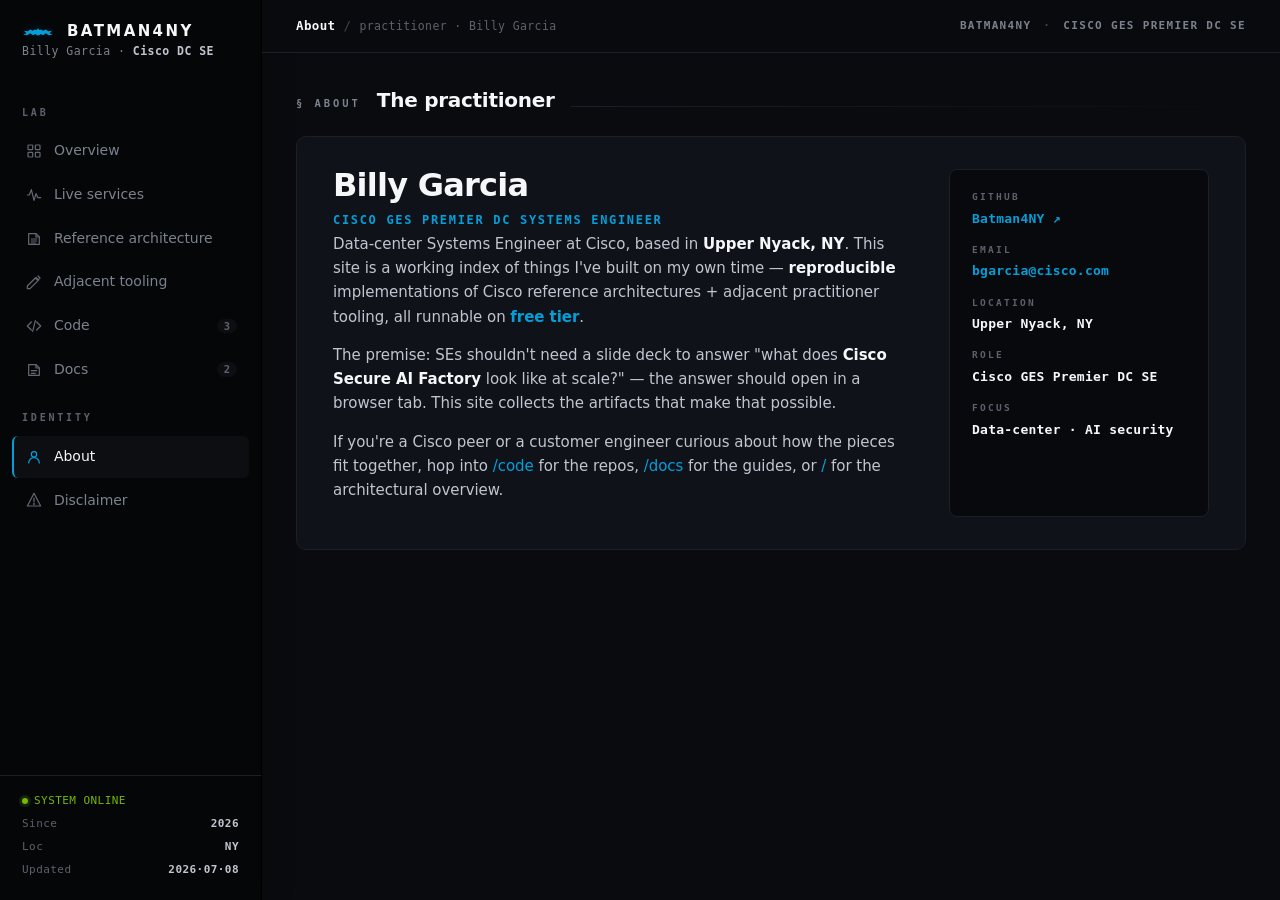
==== about/index.html @ 287d708e "Multi-page split: each nav is its own dedicated page Split the single landing into 8 real pages so e" ====
<!doctype html>
<html lang="en">
<head>
<meta charset="utf-8">
<meta name="viewport" content="width=device-width,initial-scale=1">
<meta name="color-scheme" content="dark">
<title>Batman4NY · About — Billy Garcia</title>
<meta name="description" content="Billy Garcia — Cisco GES Premier DC Systems Engineer, based in Upper Nyack, NY.">
<link rel="stylesheet" href="/assets/console.css">
<style>
  .about-card{
    background: var(--paper);
    border: 1px solid var(--rule);
    border-radius: 10px;
    padding: 32px 36px;
    display:grid;grid-template-columns:1fr 260px;gap:40px;
  }
  @media(max-width:720px){.about-card{grid-template-columns:1fr;padding:24px}}
  .about-bio .name{
    display:block;font-size: 32px;font-weight: 800;color: var(--ink);letter-spacing: -.024em;line-height: 1.05;
    margin-bottom: 6px;
  }
  .about-bio .role{
    font-family: "JetBrains Mono", ui-monospace, monospace;
    font-size:12px;color:var(--cyan);letter-spacing:.14em;text-transform:uppercase;font-weight:700;
    margin-bottom: 24px;
  }
  .about-bio p{font-size:15px;line-height:1.62;color:var(--ink-2);margin:0 0 14px;max-width:64ch}
  .about-bio p b{color:var(--ink);font-weight:600}
  .about-bio p .cy{color:var(--cyan)}

  .about-contact{
    background: var(--paper-lo);border: 1px solid var(--rule);border-radius: 8px;
    padding: 20px 22px;
    font-family: "JetBrains Mono", ui-monospace, monospace;
    font-size:12px;color:var(--ink-3);letter-spacing:.02em;
  }
  .about-contact .k{
    font-size:9.5px;letter-spacing:.24em;text-transform:uppercase;color:var(--muted);font-weight:700;
    margin-bottom:4px;
  }
  .about-contact .v{
    font-size:13px;color:var(--ink);font-weight:600;margin-bottom:14px;
  }
  .about-contact .v a{color:var(--cyan);font-weight:600}
  .about-contact .v a:hover{color:var(--cyan-hi)}
  .about-contact .v:last-child{margin-bottom:0}
</style>
</head>
<body>

<svg width="0" height="0" style="position:absolute" aria-hidden="true"><defs>
  <symbol id="bat" viewBox="0 0 100 32">
    <path fill="currentColor" d="M50 4 L46 10 L40 8 L34 12 L26 8 L18 14 L6 12 L14 20 L4 24 L16 26 L26 20 L34 26 L42 22 L48 28 L50 24 L52 28 L58 22 L66 26 L74 20 L84 26 L96 24 L86 20 L94 12 L82 14 L74 8 L66 12 L60 8 L54 10 Z"/>
  </symbol>
  <symbol id="i-grid" viewBox="0 0 24 24" fill="none" stroke="currentColor" stroke-width="1.8" stroke-linecap="round" stroke-linejoin="round"><rect x="3" y="3" width="7" height="7" rx="1"/><rect x="14" y="3" width="7" height="7" rx="1"/><rect x="3" y="14" width="7" height="7" rx="1"/><rect x="14" y="14" width="7" height="7" rx="1"/></symbol>
  <symbol id="i-signal" viewBox="0 0 24 24" fill="none" stroke="currentColor" stroke-width="1.8" stroke-linecap="round" stroke-linejoin="round"><path d="M2 12h3l3-8 4 16 3-10 3 6h4"/></symbol>
  <symbol id="i-book" viewBox="0 0 24 24" fill="none" stroke="currentColor" stroke-width="1.8" stroke-linecap="round" stroke-linejoin="round"><path d="M4 4h11l5 5v11H4z"/><path d="M15 4v5h5"/><line x1="8" y1="12" x2="16" y2="12"/><line x1="8" y1="15" x2="16" y2="15"/><line x1="8" y1="18" x2="14" y2="18"/></symbol>
  <symbol id="i-tools" viewBox="0 0 24 24" fill="none" stroke="currentColor" stroke-width="1.8" stroke-linecap="round" stroke-linejoin="round"><path d="M14 6l4 4L6 22H2v-4z"/><path d="M15 5l4 4"/><path d="M18 3l3 3-2 2"/></symbol>
  <symbol id="i-code" viewBox="0 0 24 24" fill="none" stroke="currentColor" stroke-width="1.8" stroke-linecap="round" stroke-linejoin="round">
    <path d="m8 6-6 6 6 6"/><path d="m16 6 6 6-6 6"/><path d="m14 4-4 16"/>
  </symbol>
  <symbol id="i-docs" viewBox="0 0 24 24" fill="none" stroke="currentColor" stroke-width="1.8" stroke-linecap="round" stroke-linejoin="round">
    <path d="M4 4h11l5 5v11H4z"/><path d="M15 4v5h5"/><path d="M8 13h8M8 17h6"/>
  </symbol>
  <symbol id="i-user" viewBox="0 0 24 24" fill="none" stroke="currentColor" stroke-width="1.8" stroke-linecap="round" stroke-linejoin="round">
    <circle cx="12" cy="8" r="4"/><path d="M4 21a8 8 0 0 1 16 0"/>
  </symbol>
  <symbol id="i-warn" viewBox="0 0 24 24" fill="none" stroke="currentColor" stroke-width="1.8" stroke-linecap="round" stroke-linejoin="round">
    <path d="M12 2 2 21h20z"/><path d="M12 9v6"/><circle cx="12" cy="18" r=".6" fill="currentColor"/>
  </symbol>
</defs></svg>

<div class="app">

  <aside class="side">
    <div class="brand">
      <a href="/">
        <span class="mark"><svg><use href="#bat"/></svg></span>
        <span class="wm">Batman4NY</span>
      </a>
    </div>
    <div class="brand-role">Billy Garcia · <b>Cisco DC SE</b></div>

        <nav class="nav">
      <div class="sec">Lab</div>
      <a class="navlink" href="/"><svg><use href="#i-grid"/></svg> Overview</a>
      <a class="navlink" href="/live/"><svg><use href="#i-signal"/></svg> Live services<span class="live"></span></a>
      <a class="navlink" href="/reference/"><svg><use href="#i-book"/></svg> Reference architecture</a>
      <a class="navlink" href="/adjacent/"><svg><use href="#i-tools"/></svg> Adjacent tooling</a>
      <a class="navlink " href="/code/"><svg><use href="#i-code"/></svg> Code<span class="cnt">3</span></a>
      <a class="navlink " href="/docs/"><svg><use href="#i-docs"/></svg> Docs<span class="cnt">2</span></a>
      <div class="sec">Identity</div>
      <a class="navlink active" href="/about/"><svg><use href="#i-user"/></svg> About</a>
      <a class="navlink " href="/disclaimer/"><svg><use href="#i-warn"/></svg> Disclaimer</a>
    </nav>

    <div class="foot">
      <div class="row"><span class="live-t"><span class="dot"></span>SYSTEM ONLINE</span></div>
      <div class="row"><span>Since</span><b>2026</b></div>
      <div class="row"><span>Loc</span><b>NY</b></div>
      <div class="row"><span>Updated</span><b>2026·07·08</b></div>
    </div>
  </aside>

  <main>
    <div class="topbar">
      <span class="crumb"><b>About</b><span class="sep">/</span><span class="path">practitioner · Billy Garcia</span></span>
      <span class="status">
        <span>Batman4NY</span>
        <span class="sep">·</span>
        <span>Cisco GES Premier DC SE</span>
      </span>
    </div>

    <div class="content">

      <section>
        <div class="sec-head">
          <span class="eyebrow m">§ About</span>
          <span class="t">The practitioner</span>
          <span class="r"></span>
        </div>

        <div class="about-card">
          <div class="about-bio">
            <span class="name">Billy Garcia</span>
            <span class="role">Cisco GES Premier DC Systems Engineer</span>

            <p>
              Data-center Systems Engineer at Cisco, based in <b>Upper Nyack, NY</b>. This site is a working index of things I've built on my own time — <b>reproducible</b> implementations of Cisco reference architectures + adjacent practitioner tooling, all runnable on <b class="cy">free tier</b>.
            </p>
            <p>
              The premise: SEs shouldn't need a slide deck to answer "what does <b>Cisco Secure AI Factory</b> look like at scale?" — the answer should open in a browser tab. This site collects the artifacts that make that possible.
            </p>
            <p>
              If you're a Cisco peer or a customer engineer curious about how the pieces fit together, hop into <a href="/code/">/code</a> for the repos, <a href="/docs/">/docs</a> for the guides, or <a href="/">/</a> for the architectural overview.
            </p>
          </div>

          <div class="about-contact">
            <div class="k">GitHub</div>
            <div class="v"><a href="https://github.com/Batman4NY">Batman4NY ↗</a></div>

            <div class="k">Email</div>
            <div class="v"><a href="mailto:bgarcia@cisco.com">bgarcia@cisco.com</a></div>

            <div class="k">Location</div>
            <div class="v">Upper Nyack, NY</div>

            <div class="k">Role</div>
            <div class="v">Cisco GES Premier DC SE</div>

            <div class="k">Focus</div>
            <div class="v">Data-center · AI security</div>
          </div>
        </div>
      </section>

    </div>
  </main>
</div>

</body>
</html>
---- assets/console.css ----
/* ── Batman4NY console — shared styles across all pages ─────────────── */
:root{
  --bg:         #0a0b0e;
  --side:       #050608;
  --side-2:     #0d0e12;
  --paper:      #10121a;
  --paper-hi:   #161822;
  --paper-lo:   #08090c;

  --rule:       #1c1e28;
  --rule-str:   #2a2d3a;

  --ink:        #f6f7f9;
  --ink-2:      #c0c5cf;
  --ink-3:      #7a828e;
  --muted:      #5c626d;
  --faint:      #40454e;

  --cyan:       #049fd9;
  --cyan-hi:    #22b8f0;
  --cyan-lo:    #0273a4;
  --cyan-tint:  #049fd91c;
  --cyan-glow:  #049fd930;

  --green:      #76b900;
  --green-hi:   #9adb2b;
  --green-lo:   #558600;
  --green-tint: #76b90018;
  --green-glow: #76b90028;

  --amber:      #d97706;
  --amber-tint: #d9770614;
  --amber-line: #d9770660;

  --danger:     #d9534f;
}

*{box-sizing:border-box}
html,body{background:var(--bg);color:var(--ink);height:100%}
body{
  margin:0;
  font-family: -apple-system, "Inter", "SF Pro Text", "Segoe UI Variable Text", "Segoe UI", system-ui, sans-serif;
  font-size: 15px;
  line-height: 1.55;
  letter-spacing: -0.003em;
  -webkit-font-smoothing: antialiased;
  text-rendering: optimizeLegibility;
  font-feature-settings: "kern" 1, "liga" 1, "tnum" 1, "ss01" 1;
}
::selection{background:#049fd960;color:var(--ink)}
a{color:var(--cyan);text-decoration:none;transition:color .16s ease}
a:hover{color:var(--cyan-hi)}
.mono{font-family: "JetBrains Mono", ui-monospace, "SF Mono", Menlo, Consolas, monospace}

/* ── shell ─────────────────────────────────────────────────────────── */
.app{display:flex;min-height:100vh}

/* ── sidebar ────────────────────────────────────────────────────────── */
.side{
  width:262px;flex-shrink:0;
  background: var(--side);
  color: var(--ink-2);
  border-right: 1px solid #000;
  display:flex;flex-direction:column;
  position:sticky;top:0;height:100vh;overflow-y:auto;
  box-shadow: inset -1px 0 0 #00000060, 3px 0 30px #00000030;
}
.brand{padding: 24px 22px 4px;display:flex;align-items:center;gap:13px}
.brand a{display:flex;align-items:center;gap:13px;color:var(--ink);text-decoration:none}
.brand .mark{
  width:32px;height:12px;color:var(--cyan);flex-shrink:0;
  filter: drop-shadow(0 0 6px var(--cyan-glow));
}
.brand .mark svg{display:block;width:100%;height:100%}
.brand .wm{
  font-size: 15px;font-weight: 800;letter-spacing: .16em;color: var(--ink);
  text-transform: uppercase;line-height: 1;
}
.brand-role{
  padding: 0 22px 18px;
  font-family: "JetBrains Mono", ui-monospace, monospace;
  font-size: 11.5px;color: var(--ink-3);letter-spacing: .04em;
}
.brand-role b{color:var(--ink-2);font-weight:600}

.nav{padding: 8px 12px;display:flex;flex-direction:column;gap:2px;flex:1}
.nav .sec{
  font-family: "JetBrains Mono", ui-monospace, monospace;
  font-size:10px;letter-spacing:.28em;text-transform:uppercase;
  color:var(--muted);padding:18px 10px 8px;font-weight:700;
}

/* Collapsible group using <details> */
.nav-group{margin: 0 0 4px}
.nav-group > summary{
  list-style: none;
  display:flex;align-items:center;gap:12px;
  padding: 10px 12px;border-radius: 6px;
  color: var(--muted);font-weight: 700;font-size: 10px;letter-spacing: .28em;
  text-transform: uppercase;cursor: pointer;transition: .14s;
  border-left: 2.5px solid transparent;
}
.nav-group > summary::-webkit-details-marker{display:none}
.nav-group > summary::marker{content:""}
.nav-group > summary::after{
  content: "";margin-left:auto;
  width: 0;height: 0;border-left: 4px solid currentColor; border-top: 3px solid transparent; border-bottom: 3px solid transparent;
  transition: transform .16s ease;
}
.nav-group[open] > summary::after{transform: rotate(90deg)}
.nav-group > summary:hover{color: var(--ink-3)}
.nav-group > .sub-links{
  padding: 4px 0 6px 12px;display:flex;flex-direction:column;gap:2px;
}
.nav-group .sub-link{
  display:flex;align-items:center;gap:10px;
  padding: 7px 12px;border-radius: 4px;
  color: var(--ink-3);font-weight: 400;font-size: 13px;
  border-left: 2px solid transparent;transition: .14s;
  text-decoration: none;letter-spacing:-.005em;
}
.nav-group .sub-link:hover{background: var(--side-2);color: var(--ink-2);text-decoration:none}
.nav-group .sub-link.active{color:var(--ink);border-left-color:var(--cyan);background:var(--side-2)}
.nav-group .sub-link .live{
  width:6px;height:6px;border-radius:50%;background:var(--green);
  box-shadow:0 0 0 2px var(--green-glow);
  margin-left:auto;flex-shrink:0;
  animation:pulse 2.6s ease-in-out infinite;
}

.navlink{
  display:flex;align-items:center;gap:12px;
  padding: 10px 12px;border-radius: 6px;
  color: var(--ink-3);font-weight: 500;font-size: 14px;
  border-left: 2.5px solid transparent;transition: .14s;
  text-decoration: none;
}
.navlink svg{width:16px;height:16px;flex-shrink:0;opacity:.8}
.navlink:hover{background: var(--side-2);color: var(--ink);text-decoration:none}
.navlink.active{
  background: var(--side-2);color: var(--ink);
  border-left-color: var(--cyan);
}
.navlink.active svg{color:var(--cyan);opacity:1}
.navlink .cnt{
  margin-left:auto;
  font-family: "JetBrains Mono", ui-monospace, monospace;
  font-size:10.5px;font-weight:700;color:var(--muted);
  padding: 2px 7px;background:var(--side-2);border-radius:10px;line-height:1;
}
.navlink.active .cnt{color:var(--cyan);background:var(--cyan-tint)}

@keyframes pulse{
  0%,100%{opacity:1}
  50%{opacity:.4}
}

.side .foot{
  padding: 16px 22px;
  border-top: 1px solid var(--rule);
  font-family: "JetBrains Mono", ui-monospace, monospace;
  font-size: 11px;color: var(--muted);letter-spacing: .04em;
}
.side .foot .row{display:flex;justify-content:space-between;align-items:baseline;margin-bottom:6px}
.side .foot .row b{color:var(--ink-2);font-weight:600}
.side .foot .dot{
  display:inline-block;width:6px;height:6px;border-radius:50%;background:var(--green);
  box-shadow:0 0 0 3px var(--green-glow);margin-right:6px;
  animation:pulse 2.6s ease-in-out infinite;
}
.side .foot .live-t{color:var(--green)}

/* ── main ─────────────────────────────────────────────────────────── */
main{flex:1;min-width:0;display:flex;flex-direction:column}

.topbar{
  position:sticky;top:0;z-index:5;
  background: #0a0b0edb;
  backdrop-filter: blur(14px) saturate(1.4);
  border-bottom: 1px solid var(--rule);
  padding: 16px 34px;
  display:flex;align-items:center;gap:16px;flex-wrap:wrap;
}
.crumb{
  font-family: "JetBrains Mono", ui-monospace, monospace;
  font-size:12.5px;color:var(--ink-3);letter-spacing:.03em;
}
.crumb b{color:var(--ink);font-weight:700}
.crumb .sep{color:var(--faint);margin:0 8px}
.crumb .path{color:var(--muted);font-size:11.5px}
.topbar .status{
  margin-left:auto;
  font-family: "JetBrains Mono", ui-monospace, monospace;
  font-size:11px;letter-spacing:.12em;text-transform:uppercase;color:var(--ink-3);font-weight:600;
  display:inline-flex;gap:12px;align-items:baseline;
}
.topbar .status b{color:var(--ink);font-weight:700}
.topbar .status .sep{color:var(--faint)}

.content{padding: 32px 34px 84px;max-width: 1120px}

/* ── section header (used on all pages) ──────────────────────────── */
.sec-head{
  display:flex;align-items:baseline;gap:16px;margin: 44px 0 20px;
}
.sec-head:first-child, .content > .sec-head:first-child{margin-top:0}
.sec-head .eyebrow{
  font-family: "JetBrains Mono", ui-monospace, monospace;
  font-size:10.5px;letter-spacing:.28em;text-transform:uppercase;color:var(--cyan);font-weight:700;
}
.sec-head .eyebrow.g{color:var(--green)}
.sec-head .eyebrow.a{color:var(--amber)}
.sec-head .eyebrow.d{color:var(--danger)}
.sec-head .eyebrow.m{color:var(--ink-3)}
.sec-head .t{
  font-size:20px;font-weight:700;letter-spacing:-.014em;color:var(--ink);
}
.sec-head .r{
  flex:1;height:1px;background: linear-gradient(90deg, var(--rule) 0, transparent 100%);
}
.sec-head .x{
  font-family: "JetBrains Mono", ui-monospace, monospace;
  font-size:11px;color:var(--muted);letter-spacing:.04em;
}
.sec-head .x b{color:var(--ink-2);font-weight:700}

/* ── data table (used on repos, docs, services) ──────────────────── */
.tbl{
  width:100%;border-collapse:collapse;
  background: var(--paper);
  border: 1px solid var(--rule);
  border-radius: 10px;
  overflow: hidden;
  font-variant-numeric: tabular-nums;
}
.tbl th{
  text-align:left;
  padding: 12px 18px 10px;
  background: var(--paper-hi);
  border-bottom: 1px solid var(--rule);
  font-family: "JetBrains Mono", ui-monospace, monospace;
  font-size:10px;letter-spacing:.22em;text-transform:uppercase;color:var(--ink-3);font-weight:700;
}
.tbl td{
  padding: 14px 18px;
  border-bottom: 1px solid var(--rule);
  font-size:13.5px;color:var(--ink-2);vertical-align:middle;
}
.tbl tr:last-child td{border-bottom:0}
.tbl tr:hover td{background:var(--paper-hi)}
.tbl td.title{color:var(--ink);font-weight:600;font-size:14.5px}
.tbl td.title .sub{color:var(--ink-3);font-weight:400;font-size:12px;display:block;margin-top:2px;letter-spacing:-.004em}
.tbl td.mono, .tbl td .mono{
  font-family: "JetBrains Mono", ui-monospace, monospace;
  font-size:12px;color:var(--ink-2);letter-spacing:.005em;
}
.tbl td a{color:var(--cyan)}
.tbl td a:hover{color:var(--cyan-hi)}
.tbl td .arr{color:var(--ink-3);transition:transform .16s ease;margin-left:4px}
.tbl td a:hover .arr{transform:translateX(2px);color:var(--cyan-hi)}

/* ── status pill (used on tables + status indicators) ────────────── */
.pill{
  display:inline-flex;align-items:center;gap:6px;
  padding:2.5px 9px;border-radius:20px;
  font-family: "JetBrains Mono", ui-monospace, monospace;
  font-size:10px;letter-spacing:.18em;font-weight:700;text-transform:uppercase;
  line-height:1;
}
.pill.live{color:var(--green);background:var(--green-tint);border:1px solid var(--green-lo)}
.pill.live::before{
  content:"";width:5px;height:5px;border-radius:50%;background:var(--green);
  box-shadow:0 0 0 2px var(--green-glow);
  animation:pulse 2.6s ease-in-out infinite;
}
.pill.pub{color:var(--cyan);background:var(--cyan-tint);border:1px solid var(--cyan-lo)}
.pill.oss{color:var(--ink-2);background:var(--paper-hi);border:1px solid var(--rule-str)}
.pill.doc{color:var(--ink-3);background:var(--paper-lo);border:1px solid var(--rule)}

/* ── notice (disclaimer) ─────────────────────────────────────────── */
.notice{
  background: var(--amber-tint);
  border: 1px solid var(--amber-line);
  border-left: 3px solid var(--amber);
  border-radius: 10px;
  padding: 18px 22px 20px;
}
.notice-title{
  font-size:15px;font-weight:700;color:var(--ink);margin:0 0 6px;letter-spacing:-.008em;
}
.notice-body{
  font-size:13px;line-height:1.6;color:var(--ink-2);margin:0;max-width:82ch;
}
.notice-body b{color:var(--ink);font-weight:600}

/* ── responsive ──────────────────────────────────────────────────── */
@media(max-width:820px){
  .app{flex-direction:column}
  .side{
    width:100%;height:auto;position:static;flex-direction:row;align-items:center;
    border-right:0;border-bottom:1px solid #000;overflow-x:auto;padding:0;
  }
  .brand{padding:14px 20px;flex-shrink:0}
  .brand-role,.side .foot,.nav .sec,.nav-group{display:none}
  .nav{flex-direction:row;padding:8px;flex-shrink:0}
  .navlink{border-left:0;border-bottom:2.5px solid transparent;white-space:nowrap}
  .navlink.active{border-left:0;border-bottom-color:var(--cyan)}
  .navlink .cnt{display:none}
  .content{padding:22px 22px 60px}
  .topbar{padding:12px 22px}
}
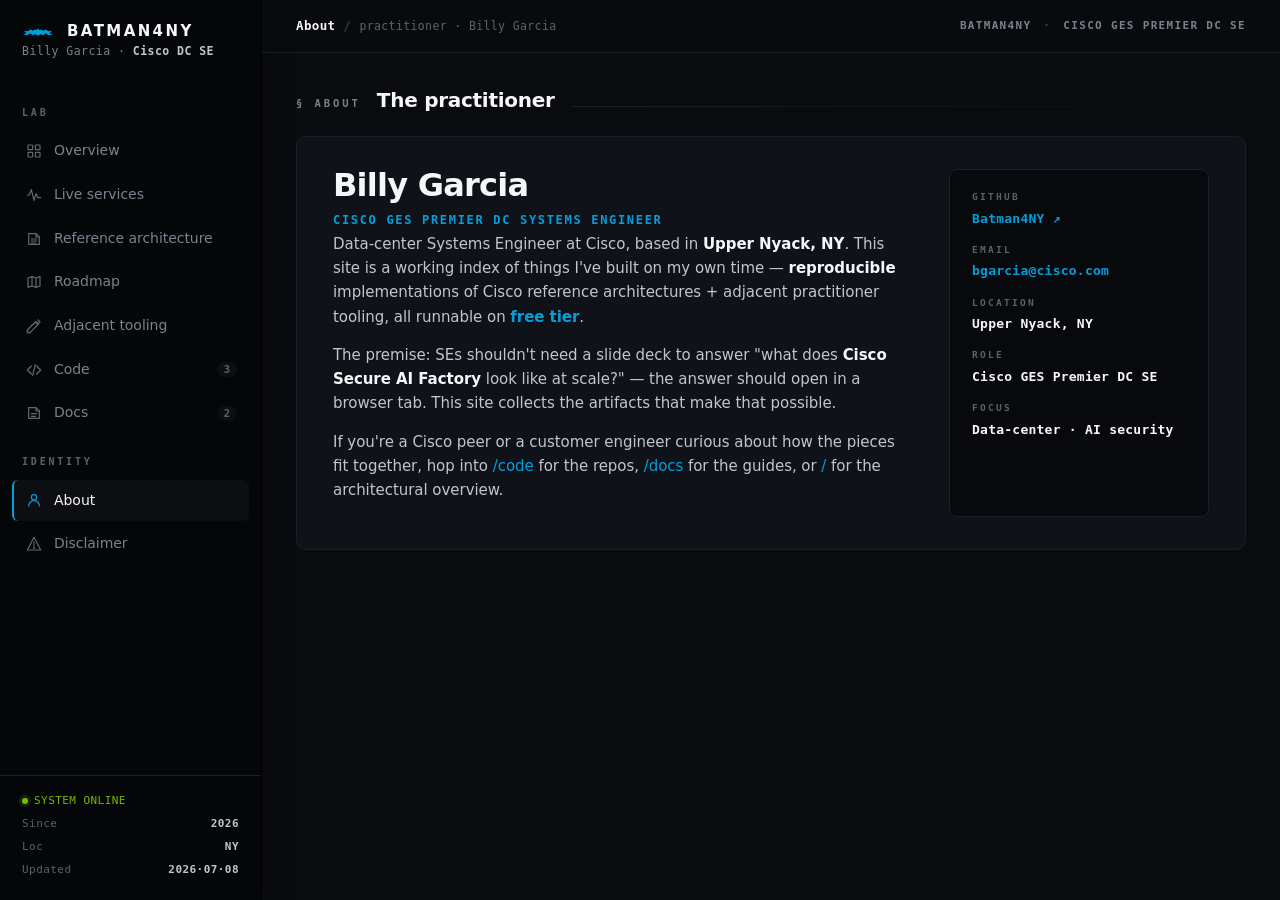
==== commit eb886aea: "Fold ciscopulse into /roadmap/ · retire external URL · free OCI VM Consolidates the entire ciscopuls" ====
--- a/about/index.html
+++ b/about/index.html
@@ -56,6 +56,7 @@
   <symbol id="i-grid" viewBox="0 0 24 24" fill="none" stroke="currentColor" stroke-width="1.8" stroke-linecap="round" stroke-linejoin="round"><rect x="3" y="3" width="7" height="7" rx="1"/><rect x="14" y="3" width="7" height="7" rx="1"/><rect x="3" y="14" width="7" height="7" rx="1"/><rect x="14" y="14" width="7" height="7" rx="1"/></symbol>
   <symbol id="i-signal" viewBox="0 0 24 24" fill="none" stroke="currentColor" stroke-width="1.8" stroke-linecap="round" stroke-linejoin="round"><path d="M2 12h3l3-8 4 16 3-10 3 6h4"/></symbol>
   <symbol id="i-book" viewBox="0 0 24 24" fill="none" stroke="currentColor" stroke-width="1.8" stroke-linecap="round" stroke-linejoin="round"><path d="M4 4h11l5 5v11H4z"/><path d="M15 4v5h5"/><line x1="8" y1="12" x2="16" y2="12"/><line x1="8" y1="15" x2="16" y2="15"/><line x1="8" y1="18" x2="14" y2="18"/></symbol>
+  <symbol id="i-map" viewBox="0 0 24 24" fill="none" stroke="currentColor" stroke-width="1.8" stroke-linecap="round" stroke-linejoin="round"><path d="M9 4 3 6v14l6-2 6 2 6-2V4l-6 2z"/><path d="M9 4v14M15 6v14"/></symbol>
   <symbol id="i-tools" viewBox="0 0 24 24" fill="none" stroke="currentColor" stroke-width="1.8" stroke-linecap="round" stroke-linejoin="round"><path d="M14 6l4 4L6 22H2v-4z"/><path d="M15 5l4 4"/><path d="M18 3l3 3-2 2"/></symbol>
   <symbol id="i-code" viewBox="0 0 24 24" fill="none" stroke="currentColor" stroke-width="1.8" stroke-linecap="round" stroke-linejoin="round">
     <path d="m8 6-6 6 6 6"/><path d="m16 6 6 6-6 6"/><path d="m14 4-4 16"/>
@@ -87,6 +88,7 @@
       <a class="navlink" href="/"><svg><use href="#i-grid"/></svg> Overview</a>
       <a class="navlink" href="/live/"><svg><use href="#i-signal"/></svg> Live services<span class="live"></span></a>
       <a class="navlink" href="/reference/"><svg><use href="#i-book"/></svg> Reference architecture</a>
+      <a class="navlink" href="/roadmap/"><svg><use href="#i-map"/></svg> Roadmap</a>
       <a class="navlink" href="/adjacent/"><svg><use href="#i-tools"/></svg> Adjacent tooling</a>
       <a class="navlink " href="/code/"><svg><use href="#i-code"/></svg> Code<span class="cnt">3</span></a>
       <a class="navlink " href="/docs/"><svg><use href="#i-docs"/></svg> Docs<span class="cnt">2</span></a>
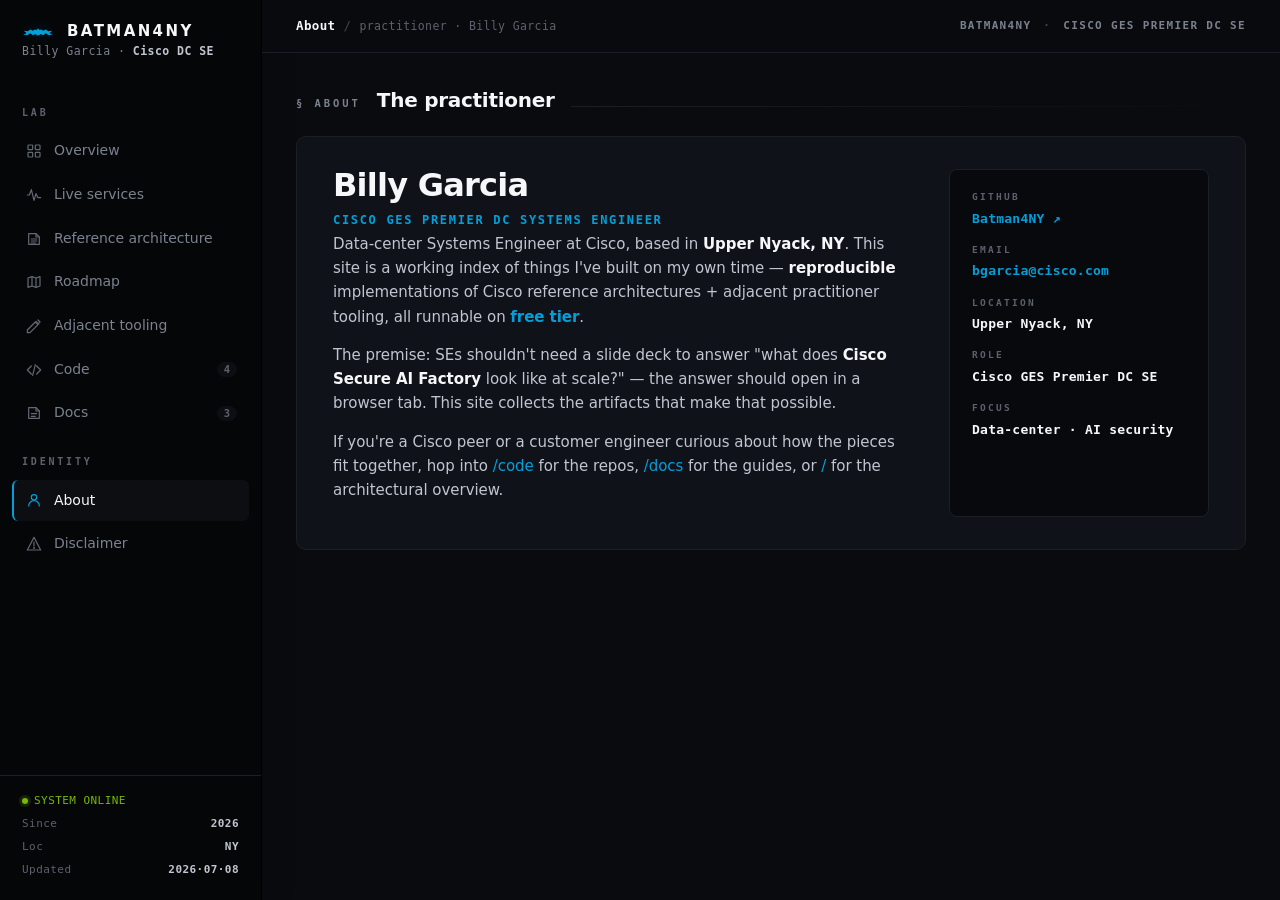
==== commit 9cb63fbe: "Add firewall-1210ce-build-guide as 5th artifact Guide published (WIP) at https://batman4ny.github.io" ====
--- a/about/index.html
+++ b/about/index.html
@@ -90,8 +90,8 @@
       <a class="navlink" href="/reference/"><svg><use href="#i-book"/></svg> Reference architecture</a>
       <a class="navlink" href="/roadmap/"><svg><use href="#i-map"/></svg> Roadmap</a>
       <a class="navlink" href="/adjacent/"><svg><use href="#i-tools"/></svg> Adjacent tooling</a>
-      <a class="navlink " href="/code/"><svg><use href="#i-code"/></svg> Code<span class="cnt">3</span></a>
-      <a class="navlink " href="/docs/"><svg><use href="#i-docs"/></svg> Docs<span class="cnt">2</span></a>
+      <a class="navlink " href="/code/"><svg><use href="#i-code"/></svg> Code<span class="cnt">4</span></a>
+      <a class="navlink " href="/docs/"><svg><use href="#i-docs"/></svg> Docs<span class="cnt">3</span></a>
       <div class="sec">Identity</div>
       <a class="navlink active" href="/about/"><svg><use href="#i-user"/></svg> About</a>
       <a class="navlink " href="/disclaimer/"><svg><use href="#i-warn"/></svg> Disclaimer</a>
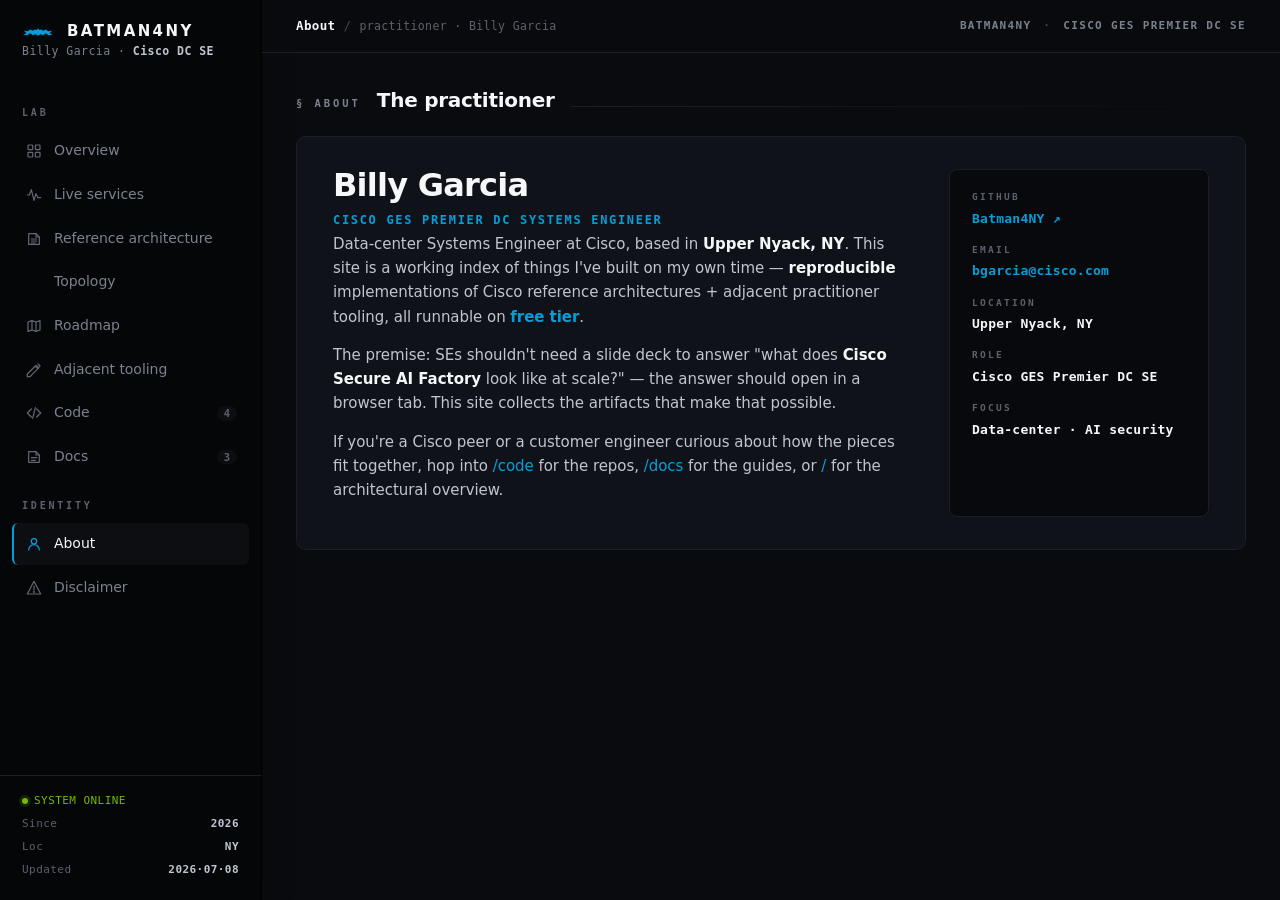
==== commit 22c4ef75: "New page: /topology/ — full physical + logical topology diagram A dedicated page answering 'how does" ====
--- a/about/index.html
+++ b/about/index.html
@@ -88,6 +88,7 @@
       <a class="navlink" href="/"><svg><use href="#i-grid"/></svg> Overview</a>
       <a class="navlink" href="/live/"><svg><use href="#i-signal"/></svg> Live services<span class="live"></span></a>
       <a class="navlink" href="/reference/"><svg><use href="#i-book"/></svg> Reference architecture</a>
+      <a class="navlink" href="/topology/"><svg><use href="#i-topo"/></svg> Topology</a>
       <a class="navlink" href="/roadmap/"><svg><use href="#i-map"/></svg> Roadmap</a>
       <a class="navlink" href="/adjacent/"><svg><use href="#i-tools"/></svg> Adjacent tooling</a>
       <a class="navlink " href="/code/"><svg><use href="#i-code"/></svg> Code<span class="cnt">4</span></a>
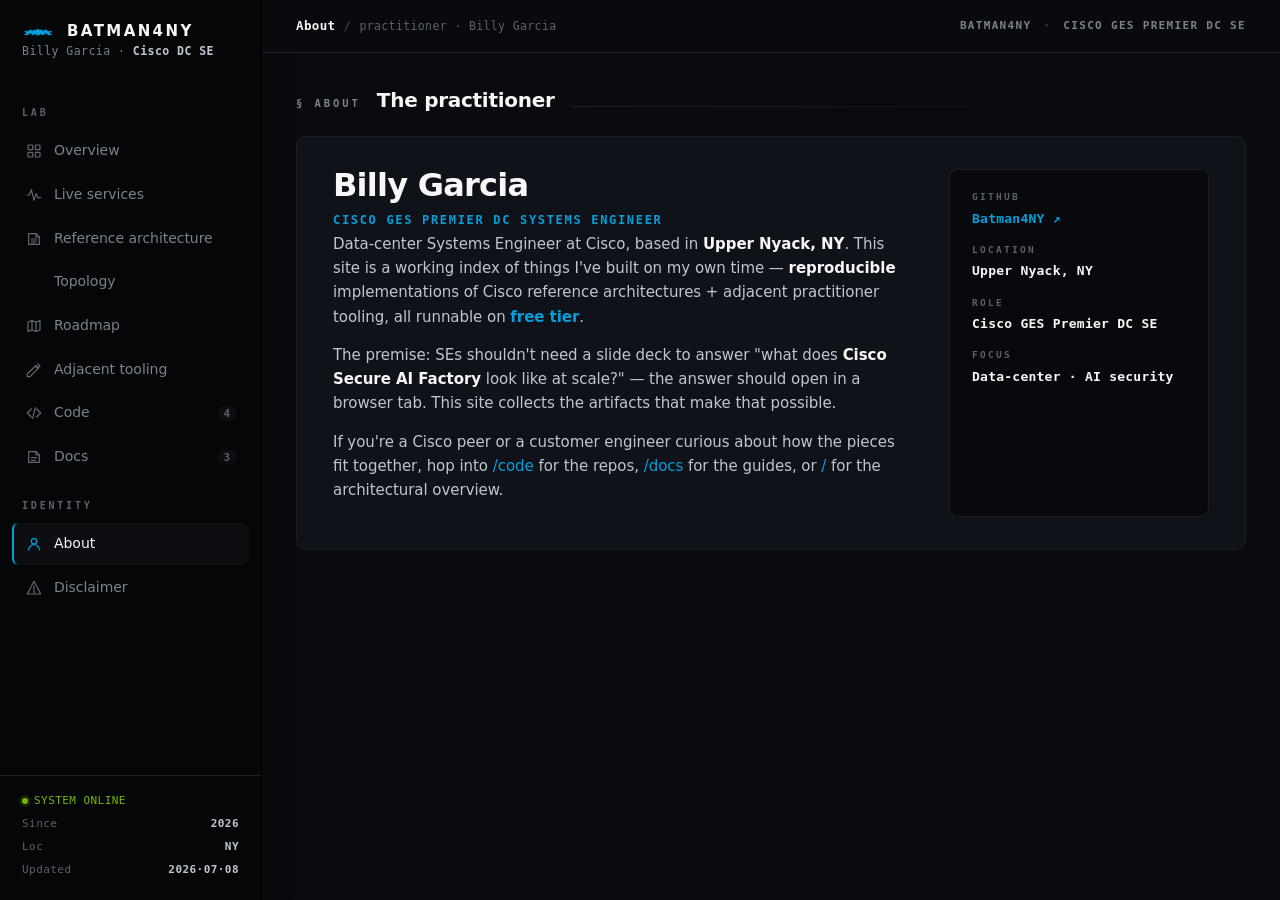
==== commit 1d969e4f: "site: remove all email contact channels — GitHub Issues only Adversarial employee-safety review of /" ====
--- a/about/index.html
+++ b/about/index.html
@@ -145,9 +145,6 @@
             <div class="k">GitHub</div>
             <div class="v"><a href="https://github.com/Batman4NY">Batman4NY ↗</a></div>
 
-            <div class="k">Email</div>
-            <div class="v"><a href="mailto:bgarcia@cisco.com">bgarcia@cisco.com</a></div>
-
             <div class="k">Location</div>
             <div class="v">Upper Nyack, NY</div>
 
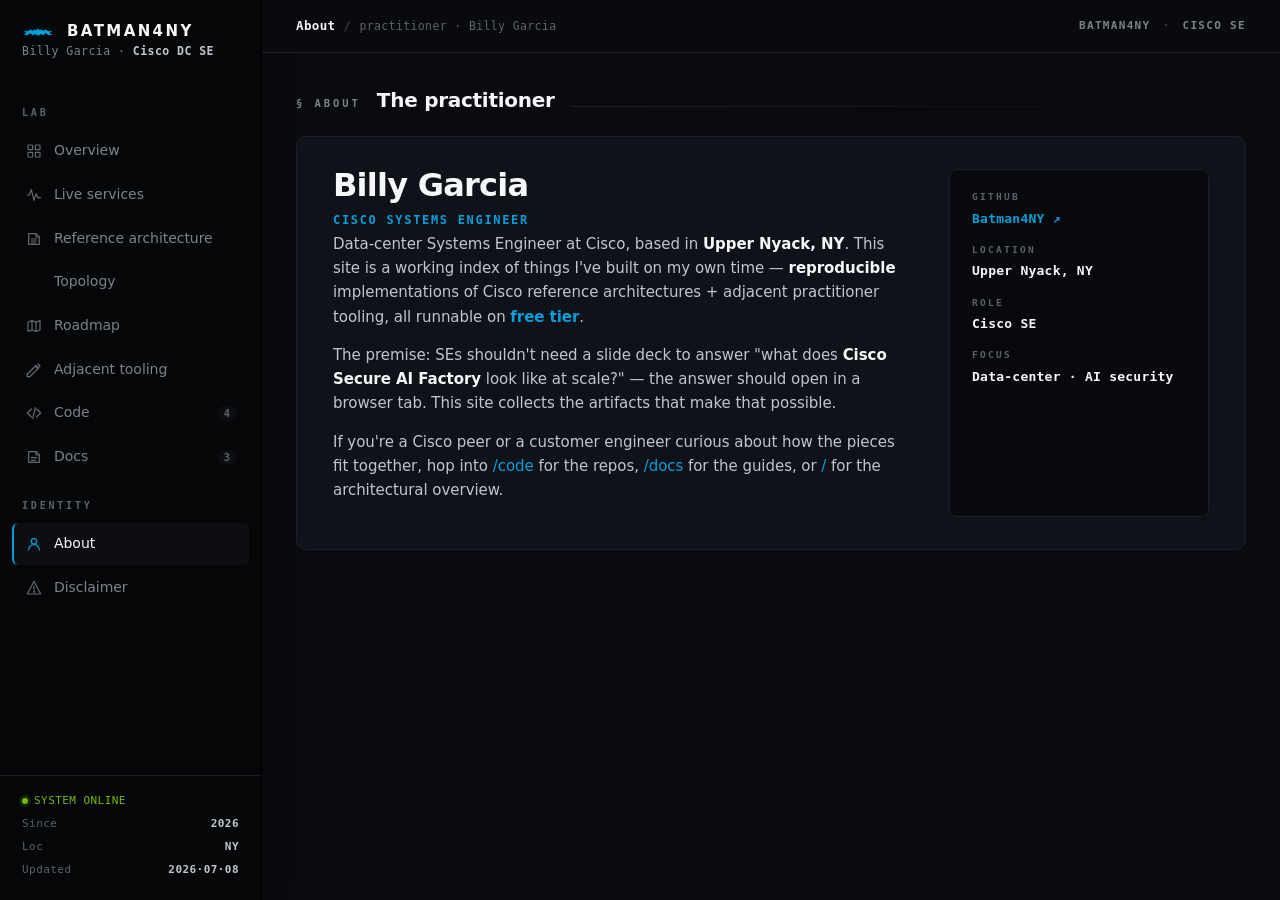
==== commit 999fa306: "about + overview: drop GES Premier org-tier detail from role attribution Per user ask: strip 'GES Pr" ====
--- a/about/index.html
+++ b/about/index.html
@@ -5,7 +5,7 @@
 <meta name="viewport" content="width=device-width,initial-scale=1">
 <meta name="color-scheme" content="dark">
 <title>Batman4NY · About — Billy Garcia</title>
-<meta name="description" content="Billy Garcia — Cisco GES Premier DC Systems Engineer, based in Upper Nyack, NY.">
+<meta name="description" content="Billy Garcia — Cisco Systems Engineer, based in Upper Nyack, NY.">
 <link rel="stylesheet" href="/assets/console.css">
 <style>
   .about-card{
@@ -112,7 +112,7 @@
       <span class="status">
         <span>Batman4NY</span>
         <span class="sep">·</span>
-        <span>Cisco GES Premier DC SE</span>
+        <span>Cisco SE</span>
       </span>
     </div>
 
@@ -128,7 +128,7 @@
         <div class="about-card">
           <div class="about-bio">
             <span class="name">Billy Garcia</span>
-            <span class="role">Cisco GES Premier DC Systems Engineer</span>
+            <span class="role">Cisco Systems Engineer</span>
 
             <p>
               Data-center Systems Engineer at Cisco, based in <b>Upper Nyack, NY</b>. This site is a working index of things I've built on my own time — <b>reproducible</b> implementations of Cisco reference architectures + adjacent practitioner tooling, all runnable on <b class="cy">free tier</b>.
@@ -149,7 +149,7 @@
             <div class="v">Upper Nyack, NY</div>
 
             <div class="k">Role</div>
-            <div class="v">Cisco GES Premier DC SE</div>
+            <div class="v">Cisco SE</div>
 
             <div class="k">Focus</div>
             <div class="v">Data-center · AI security</div>
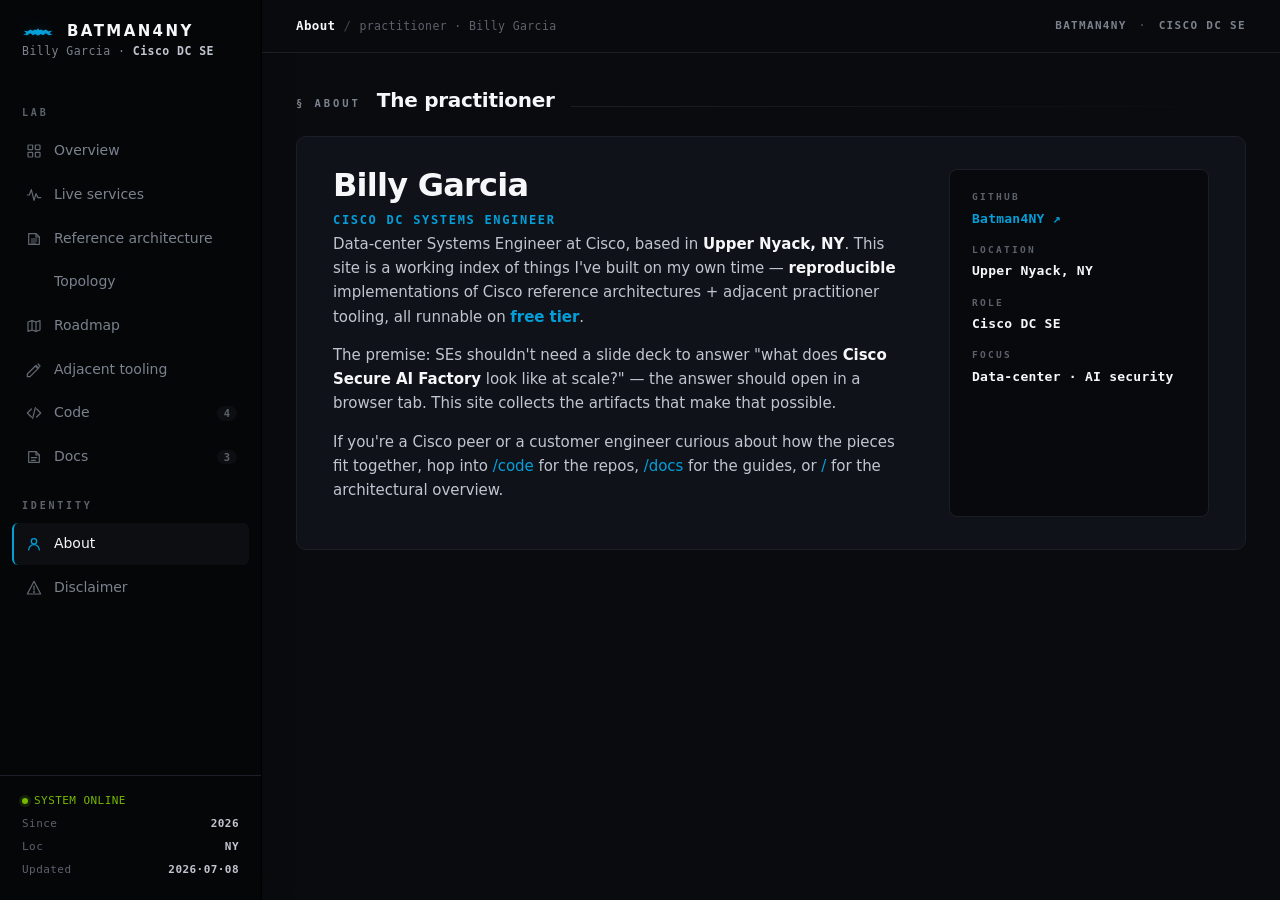
==== commit 1be9b5ed: "about + overview: restore 'DC' specialty signal + add WIP notice to landing Two changes:  1. Restore" ====
--- a/about/index.html
+++ b/about/index.html
@@ -5,7 +5,7 @@
 <meta name="viewport" content="width=device-width,initial-scale=1">
 <meta name="color-scheme" content="dark">
 <title>Batman4NY · About — Billy Garcia</title>
-<meta name="description" content="Billy Garcia — Cisco Systems Engineer, based in Upper Nyack, NY.">
+<meta name="description" content="Billy Garcia — Cisco DC Systems Engineer, based in Upper Nyack, NY.">
 <link rel="stylesheet" href="/assets/console.css">
 <style>
   .about-card{
@@ -112,7 +112,7 @@
       <span class="status">
         <span>Batman4NY</span>
         <span class="sep">·</span>
-        <span>Cisco SE</span>
+        <span>Cisco DC SE</span>
       </span>
     </div>
 
@@ -128,7 +128,7 @@
         <div class="about-card">
           <div class="about-bio">
             <span class="name">Billy Garcia</span>
-            <span class="role">Cisco Systems Engineer</span>
+            <span class="role">Cisco DC Systems Engineer</span>
 
             <p>
               Data-center Systems Engineer at Cisco, based in <b>Upper Nyack, NY</b>. This site is a working index of things I've built on my own time — <b>reproducible</b> implementations of Cisco reference architectures + adjacent practitioner tooling, all runnable on <b class="cy">free tier</b>.
@@ -149,7 +149,7 @@
             <div class="v">Upper Nyack, NY</div>
 
             <div class="k">Role</div>
-            <div class="v">Cisco SE</div>
+            <div class="v">Cisco DC SE</div>
 
             <div class="k">Focus</div>
             <div class="v">Data-center · AI security</div>
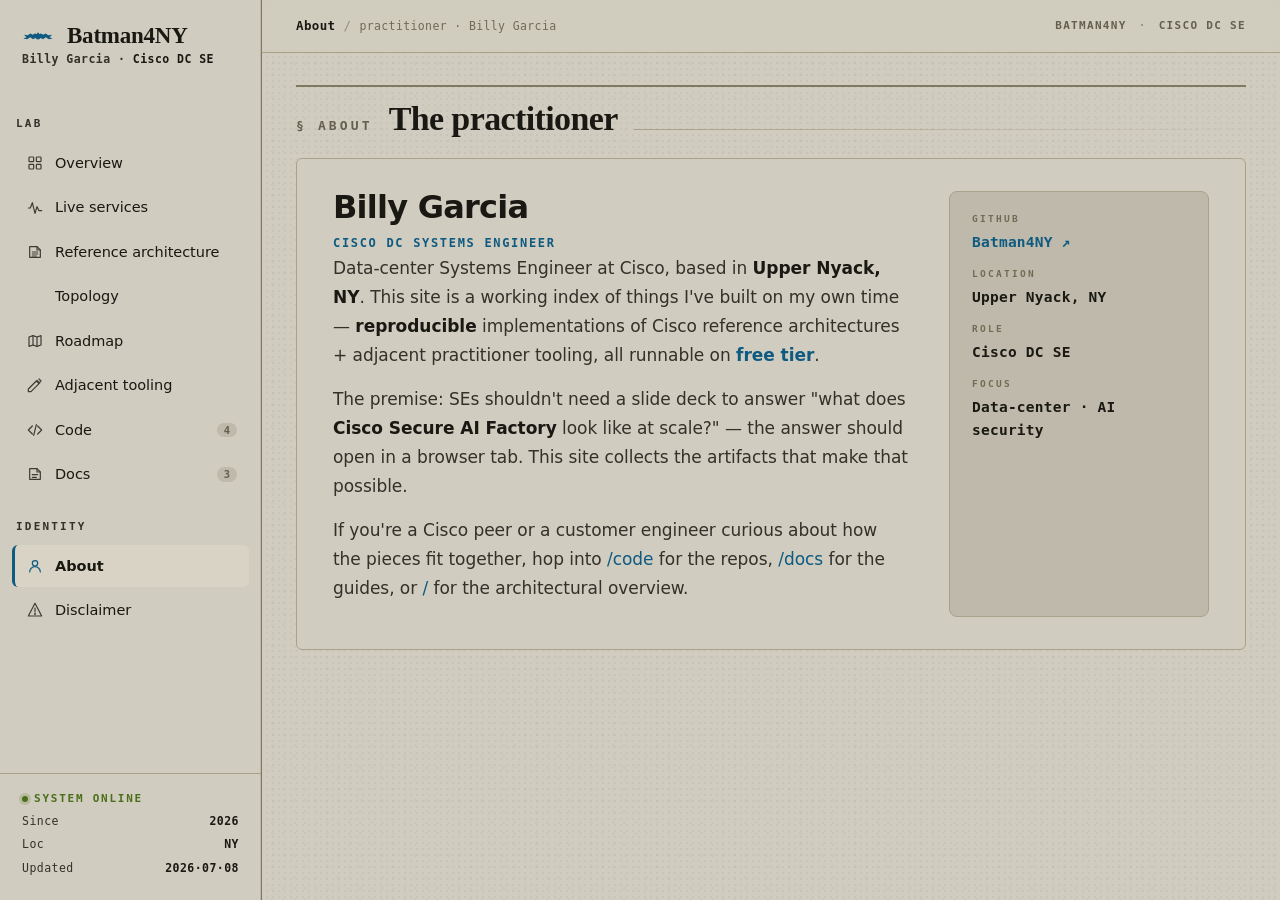
==== commit fb02742c: "site: metallic-paper aesthetic — full site pivot from dark to light Palette + serif type + pronounce" ====
--- a/about/index.html
+++ b/about/index.html
@@ -3,7 +3,7 @@
 <head>
 <meta charset="utf-8">
 <meta name="viewport" content="width=device-width,initial-scale=1">
-<meta name="color-scheme" content="dark">
+<meta name="color-scheme" content="light">
 <title>Batman4NY · About — Billy Garcia</title>
 <meta name="description" content="Billy Garcia — Cisco DC Systems Engineer, based in Upper Nyack, NY.">
 <link rel="stylesheet" href="/assets/console.css">
--- a/assets/console.css
+++ b/assets/console.css
@@ -1,56 +1,78 @@
 /* ── Batman4NY console — shared styles across all pages ─────────────── */
 :root{
-  --bg:         #0a0b0e;
-  --side:       #050608;
-  --side-2:     #0d0e12;
-  --paper:      #10121a;
-  --paper-hi:   #161822;
-  --paper-lo:   #08090c;
-
-  --rule:       #1c1e28;
-  --rule-str:   #2a2d3a;
-
-  --ink:        #f6f7f9;
-  --ink-2:      #c0c5cf;
-  --ink-3:      #7a828e;
-  --muted:      #5c626d;
-  --faint:      #40454e;
-
-  --cyan:       #049fd9;
-  --cyan-hi:    #22b8f0;
-  --cyan-lo:    #0273a4;
-  --cyan-tint:  #049fd91c;
-  --cyan-glow:  #049fd930;
-
-  --green:      #76b900;
-  --green-hi:   #9adb2b;
-  --green-lo:   #558600;
-  --green-tint: #76b90018;
-  --green-glow: #76b90028;
-
-  --amber:      #d97706;
-  --amber-tint: #d9770614;
-  --amber-line: #d9770660;
-
-  --danger:     #d9534f;
+  color-scheme: light;
+  /* Metallic paper palette */
+  --paper:      #d0ccbf;
+  --paper-hi:   #d8d3c5;
+  --paper-lo:   #beb9aa;
+  --paper-x:    #a29c8b;
+
+  --ink:        #1a1813;
+  --ink-2:      #34302a;
+  --ink-3:      #64604f;
+  --faint:      #948e7d;
+  --muted:      #726a55;
+
+  --rule:       #a8a288;
+  --rule-str:   #7f7961;
+
+  --bg:         var(--paper);
+  /* Sidebar tones map to paper so the light metallic aesthetic
+     carries through the shell without hunting every .side rule. */
+  --side:       var(--paper);
+  --side-2:     var(--paper-hi);
+
+  /* Accents retuned deeper for light bg */
+  --cyan:       #0e5a80;
+  --cyan-hi:    #1370a0;
+  --cyan-lo:    #7a9db2;
+  --cyan-tint:  rgba(14,90,128, .08);
+  --cyan-glow:  rgba(14,90,128, .18);
+
+  --green:      #4a6f18;
+  --green-hi:   #5e8a1e;
+  --green-lo:   #a8b585;
+  --green-tint: rgba(74,111,24, .08);
+  --green-glow: rgba(74,111,24, .18);
+
+  --amber:      #8a4a08;
+  --amber-hi:   #a55a10;
+  --amber-line: rgba(138,74,8, .35);
+  --amber-tint: rgba(138,74,8, .06);
+
+  --red:        #9a2b12;
+  --red-tint:   rgba(154,43,18, .08);
+  --violet:     #6a4a95;
+  --danger:     var(--red);
+
+  /* Type stacks — serif for editorial headings, sans body, mono labels */
+  --serif: "Iowan Old Style", "Palatino Linotype", Palatino, "Book Antiqua", Georgia, ui-serif, serif;
+  --sans:  system-ui, -apple-system, "Segoe UI", Roboto, "Helvetica Neue", Arial, sans-serif;
+  --mono:  ui-monospace, "JetBrains Mono", "SF Mono", Menlo, Consolas, monospace;
 }
 
 *{box-sizing:border-box}
 html,body{background:var(--bg);color:var(--ink);height:100%}
 body{
   margin:0;
-  font-family: -apple-system, "Inter", "SF Pro Text", "Segoe UI Variable Text", "Segoe UI", system-ui, sans-serif;
+  font-family: var(--sans);
   font-size: 15px;
   line-height: 1.55;
   letter-spacing: -0.003em;
   -webkit-font-smoothing: antialiased;
   text-rendering: optimizeLegibility;
   font-feature-settings: "kern" 1, "liga" 1, "tnum" 1, "ss01" 1;
-}
-::selection{background:#049fd960;color:var(--ink)}
+  /* Metallic paper grain */
+  background-image:
+    radial-gradient(rgba(70,68,60,.06) 1px, transparent 1.5px),
+    radial-gradient(rgba(90,88,80,.04) 1px, transparent 2px);
+  background-size: 6px 6px, 11px 11px;
+  background-position: 0 0, 3px 3px;
+}
+::selection{background:rgba(14,90,128,.28);color:var(--ink)}
 a{color:var(--cyan);text-decoration:none;transition:color .16s ease}
 a:hover{color:var(--cyan-hi)}
-.mono{font-family: "JetBrains Mono", ui-monospace, "SF Mono", Menlo, Consolas, monospace}
+.mono{font-family: var(--mono)}
 
 /* ── shell ─────────────────────────────────────────────────────────── */
 .app{display:flex;min-height:100vh}
@@ -60,34 +82,44 @@
   width:262px;flex-shrink:0;
   background: var(--side);
   color: var(--ink-2);
-  border-right: 1px solid #000;
+  border-right: 1px solid var(--rule-str);
   display:flex;flex-direction:column;
   position:sticky;top:0;height:100vh;overflow-y:auto;
-  box-shadow: inset -1px 0 0 #00000060, 3px 0 30px #00000030;
+  box-shadow: inset -1px 0 0 rgba(0,0,0,.10);
 }
 .brand{padding: 24px 22px 4px;display:flex;align-items:center;gap:13px}
-.brand a{display:flex;align-items:center;gap:13px;color:var(--ink);text-decoration:none}
+.brand a{
+  display:flex;align-items:center;gap:13px;
+  color:var(--ink);text-decoration:none;
+  font-family: var(--serif);
+  font-weight: 700;
+  font-size: 23px;
+  letter-spacing: -.01em;
+}
 .brand .mark{
   width:32px;height:12px;color:var(--cyan);flex-shrink:0;
-  filter: drop-shadow(0 0 6px var(--cyan-glow));
 }
 .brand .mark svg{display:block;width:100%;height:100%}
 .brand .wm{
-  font-size: 15px;font-weight: 800;letter-spacing: .16em;color: var(--ink);
-  text-transform: uppercase;line-height: 1;
+  font-family: var(--serif);
+  font-size: 23px;font-weight: 700;letter-spacing: -.01em;color: var(--ink);
+  text-transform: none;line-height: 1;
 }
 .brand-role{
   padding: 0 22px 18px;
-  font-family: "JetBrains Mono", ui-monospace, monospace;
-  font-size: 11.5px;color: var(--ink-3);letter-spacing: .04em;
-}
-.brand-role b{color:var(--ink-2);font-weight:600}
+  font-family: var(--mono);
+  font-size: 11.5px;color: var(--ink-2);letter-spacing: .04em;font-weight: 600;
+  white-space: nowrap;
+  overflow: hidden;
+  text-overflow: ellipsis;
+}
+.brand-role b{color:var(--ink);font-weight:800}
 
 .nav{padding: 8px 12px;display:flex;flex-direction:column;gap:2px;flex:1}
 .nav .sec{
-  font-family: "JetBrains Mono", ui-monospace, monospace;
-  font-size:10px;letter-spacing:.28em;text-transform:uppercase;
-  color:var(--muted);padding:18px 10px 8px;font-weight:700;
+  font-family: var(--mono);
+  font-size:11px;letter-spacing:.2em;text-transform:uppercase;
+  color:var(--ink-2);padding:20px 4px 8px;font-weight:800;
 }
 
 /* Collapsible group using <details> */
@@ -96,7 +128,8 @@
   list-style: none;
   display:flex;align-items:center;gap:12px;
   padding: 10px 12px;border-radius: 6px;
-  color: var(--muted);font-weight: 700;font-size: 10px;letter-spacing: .28em;
+  font-family: var(--mono);
+  color: var(--ink-2);font-weight: 800;font-size: 11px;letter-spacing: .2em;
   text-transform: uppercase;cursor: pointer;transition: .14s;
   border-left: 2.5px solid transparent;
 }
@@ -108,19 +141,19 @@
   transition: transform .16s ease;
 }
 .nav-group[open] > summary::after{transform: rotate(90deg)}
-.nav-group > summary:hover{color: var(--ink-3)}
+.nav-group > summary:hover{color: var(--ink)}
 .nav-group > .sub-links{
   padding: 4px 0 6px 12px;display:flex;flex-direction:column;gap:2px;
 }
 .nav-group .sub-link{
   display:flex;align-items:center;gap:10px;
   padding: 7px 12px;border-radius: 4px;
-  color: var(--ink-3);font-weight: 400;font-size: 13px;
+  color: var(--ink-2);font-weight: 500;font-size: 13.5px;
   border-left: 2px solid transparent;transition: .14s;
   text-decoration: none;letter-spacing:-.005em;
 }
-.nav-group .sub-link:hover{background: var(--side-2);color: var(--ink-2);text-decoration:none}
-.nav-group .sub-link.active{color:var(--ink);border-left-color:var(--cyan);background:var(--side-2)}
+.nav-group .sub-link:hover{background: var(--paper-hi);color: var(--ink);text-decoration:none}
+.nav-group .sub-link.active{color:var(--ink);font-weight:700;border-left-color:var(--cyan);background:var(--paper-hi)}
 .nav-group .sub-link .live{
   width:6px;height:6px;border-radius:50%;background:var(--green);
   box-shadow:0 0 0 2px var(--green-glow);
@@ -131,22 +164,23 @@
 .navlink{
   display:flex;align-items:center;gap:12px;
   padding: 10px 12px;border-radius: 6px;
-  color: var(--ink-3);font-weight: 500;font-size: 14px;
-  border-left: 2.5px solid transparent;transition: .14s;
+  color: var(--ink);font-weight: 500;font-size: 14.5px;
+  border-left: 3px solid transparent;transition: .14s;
   text-decoration: none;
 }
 .navlink svg{width:16px;height:16px;flex-shrink:0;opacity:.8}
-.navlink:hover{background: var(--side-2);color: var(--ink);text-decoration:none}
+.navlink:hover{background: var(--paper-hi);color: var(--ink);text-decoration:none}
 .navlink.active{
-  background: var(--side-2);color: var(--ink);
-  border-left-color: var(--cyan);
+  background: var(--paper-hi);color: var(--ink);
+  font-weight: 700;
+  border-left: 3px solid var(--cyan);
 }
 .navlink.active svg{color:var(--cyan);opacity:1}
 .navlink .cnt{
   margin-left:auto;
-  font-family: "JetBrains Mono", ui-monospace, monospace;
-  font-size:10.5px;font-weight:700;color:var(--muted);
-  padding: 2px 7px;background:var(--side-2);border-radius:10px;line-height:1;
+  font-family: var(--mono);
+  font-size:10.5px;font-weight:700;color:var(--ink-3);
+  padding: 2px 7px;background:var(--paper-lo);border-radius:10px;line-height:1;
 }
 .navlink.active .cnt{color:var(--cyan);background:var(--cyan-tint)}
 
@@ -158,24 +192,32 @@
 .side .foot{
   padding: 16px 22px;
   border-top: 1px solid var(--rule);
-  font-family: "JetBrains Mono", ui-monospace, monospace;
-  font-size: 11px;color: var(--muted);letter-spacing: .04em;
-}
-.side .foot .row{display:flex;justify-content:space-between;align-items:baseline;margin-bottom:6px}
-.side .foot .row b{color:var(--ink-2);font-weight:600}
+  font-family: var(--mono);
+  font-size: 11.5px;color: var(--ink-2);letter-spacing: .04em;
+}
+.side .foot .row{
+  display:flex;justify-content:space-between;align-items:baseline;
+  margin-bottom:6px;
+  font-size:11.5px;color:var(--ink-2);font-weight:500;
+}
+.side .foot .row b{color:var(--ink);font-weight:800}
 .side .foot .dot{
   display:inline-block;width:6px;height:6px;border-radius:50%;background:var(--green);
   box-shadow:0 0 0 3px var(--green-glow);margin-right:6px;
   animation:pulse 2.6s ease-in-out infinite;
 }
-.side .foot .live-t{color:var(--green)}
+.side .foot .live-t{
+  color:var(--green);
+  font-size:11px;letter-spacing:.16em;font-weight:800;
+  text-transform:uppercase;
+}
 
 /* ── main ─────────────────────────────────────────────────────────── */
 main{flex:1;min-width:0;display:flex;flex-direction:column}
 
 .topbar{
   position:sticky;top:0;z-index:5;
-  background: #0a0b0edb;
+  background: rgba(208,204,191, .88);
   backdrop-filter: blur(14px) saturate(1.4);
   border-bottom: 1px solid var(--rule);
   padding: 16px 34px;
@@ -202,27 +244,30 @@
 /* ── section header (used on all pages) ──────────────────────────── */
 .sec-head{
   display:flex;align-items:baseline;gap:16px;margin: 44px 0 20px;
+  padding-top: 12px;
+  border-top: 2px solid var(--rule-str);
 }
 .sec-head:first-child, .content > .sec-head:first-child{margin-top:0}
 .sec-head .eyebrow{
-  font-family: "JetBrains Mono", ui-monospace, monospace;
-  font-size:10.5px;letter-spacing:.28em;text-transform:uppercase;color:var(--cyan);font-weight:700;
+  font-family: var(--mono);
+  font-size:13px;letter-spacing:.24em;text-transform:uppercase;color:var(--cyan);font-weight:800;
 }
 .sec-head .eyebrow.g{color:var(--green)}
 .sec-head .eyebrow.a{color:var(--amber)}
 .sec-head .eyebrow.d{color:var(--danger)}
 .sec-head .eyebrow.m{color:var(--ink-3)}
 .sec-head .t{
-  font-size:20px;font-weight:700;letter-spacing:-.014em;color:var(--ink);
+  font-family: var(--serif);
+  font-size:34px;font-weight:700;letter-spacing:-.018em;line-height:1.15;color:var(--ink);
 }
 .sec-head .r{
   flex:1;height:1px;background: linear-gradient(90deg, var(--rule) 0, transparent 100%);
 }
 .sec-head .x{
-  font-family: "JetBrains Mono", ui-monospace, monospace;
-  font-size:11px;color:var(--muted);letter-spacing:.04em;
-}
-.sec-head .x b{color:var(--ink-2);font-weight:700}
+  font-family: var(--mono);
+  font-size:11px;color:var(--ink-3);letter-spacing:.04em;
+}
+.sec-head .x b{color:var(--ink);font-weight:700}
 
 /* ── data table (used on repos, docs, services) ──────────────────── */
 .tbl{
@@ -309,3 +354,68 @@
   .content{padding:22px 22px 60px}
   .topbar{padding:12px 22px}
 }
+
+/* ─── MATTE + TYPE-BUMP (2026-07-09, amplified) ─────────────────────
+   Kill glossy gradients + shadows + hover-lifts, sharpen card corners
+   for cardstock feel, and bump prose type meaningfully (15→17px).
+   Palette tokens untouched. To revert: delete this block. */
+
+/* ── kill EVERY card gradient (flatten to a single paper tone) ────── */
+.repo-head, .guide-head, .saf-banner, .agent-head,
+.hero-block, .about-card, .disc-body, .thesis,
+.tier, .tier.next, .c3-companion, .saif, .agent-panel,
+.zone, .zone.cisco, .zone.nvidia, .zone.oci, .zone.github,
+.zone.home, .zone.users, .topo{
+  background-image: none !important;
+}
+.repo-head, .guide-head, .saf-banner, .agent-head{
+  background-color: var(--paper-hi) !important;
+}
+.tier.next{ background-color: var(--paper) !important; }
+
+/* Topology zones: keep the semantic color as a flat tint, drop the fade */
+.zone.cisco   { background-color: #049fd90d !important; }
+.zone.nvidia  { background-color: #76b9000d !important; }
+.zone.oci     { background-color: #c05a260d !important; }
+.zone.github  { background-color: #99a2ac0d !important; }
+.zone.home    { background-color: #d977060d !important; }
+.zone.users   { background-color: #7f5abf0d !important; }
+
+/* SAIF status layers: retain semantic tint but drop the fade */
+.saif-layer.hit{ background-color: var(--green-tint) !important; background-image: none !important; }
+.saif-layer.adj{ background-color: var(--cyan-tint)  !important; background-image: none !important; }
+
+/* ── kill non-focus, non-modal shadows ────────────────────────────── */
+.side{ box-shadow: inset -1px 0 0 rgba(0,0,0,.10) !important; }
+.hero-block, .repo, .guide, .about-card, .disc-body,
+.thesis, .c3-companion, .saif, .agent-panel, .tier,
+.notice, .close, .zone, .topo{ box-shadow: none !important; }
+
+/* ── editorial serif for hero heading (index.html) ───────────────── */
+.hero-block h1{
+  font-family: var(--serif) !important;
+  font-weight: 700 !important;
+  letter-spacing: -.02em !important;
+  line-height: 1.08 !important;
+}
+
+/* ── sharper card corners (cardstock feel, not rounded plastic) ──── */
+.hero-block, .about-card, .disc-body, .thesis,
+.repo, .guide, .repo-summary, .lib-summary, .tier,
+.c3-companion, .close, .saif, .agent-panel, .tbl,
+.notice, .zone, .topo{ border-radius: 6px !important; }
+.saf-stack{ border-radius: 6px !important; }
+
+/* ── prose type BUMP (undeniably visible: 15→17, 16.5→19) ────────── */
+.prose-block p        { font-size: 17px   !important; line-height: 1.72 !important; }
+.hero-block .lede     { font-size: 19px   !important; line-height: 1.55 !important; }
+.about-bio p          { font-size: 17px   !important; line-height: 1.72 !important; }
+.disc-body p          { font-size: 17px   !important; line-height: 1.7  !important; }
+.guide-head .desc,
+.repo-head  .desc     { font-size: 16px   !important; line-height: 1.6  !important; }
+.live-intro,
+.adj-intro,
+.ref-intro            { font-size: 16.5px !important; line-height: 1.7  !important; }
+.about-contact .v     { font-size: 14.5px !important; }
+.colophon             { font-size: 12.5px !important; }
+/* — end MATTE + TYPE-BUMP — */
